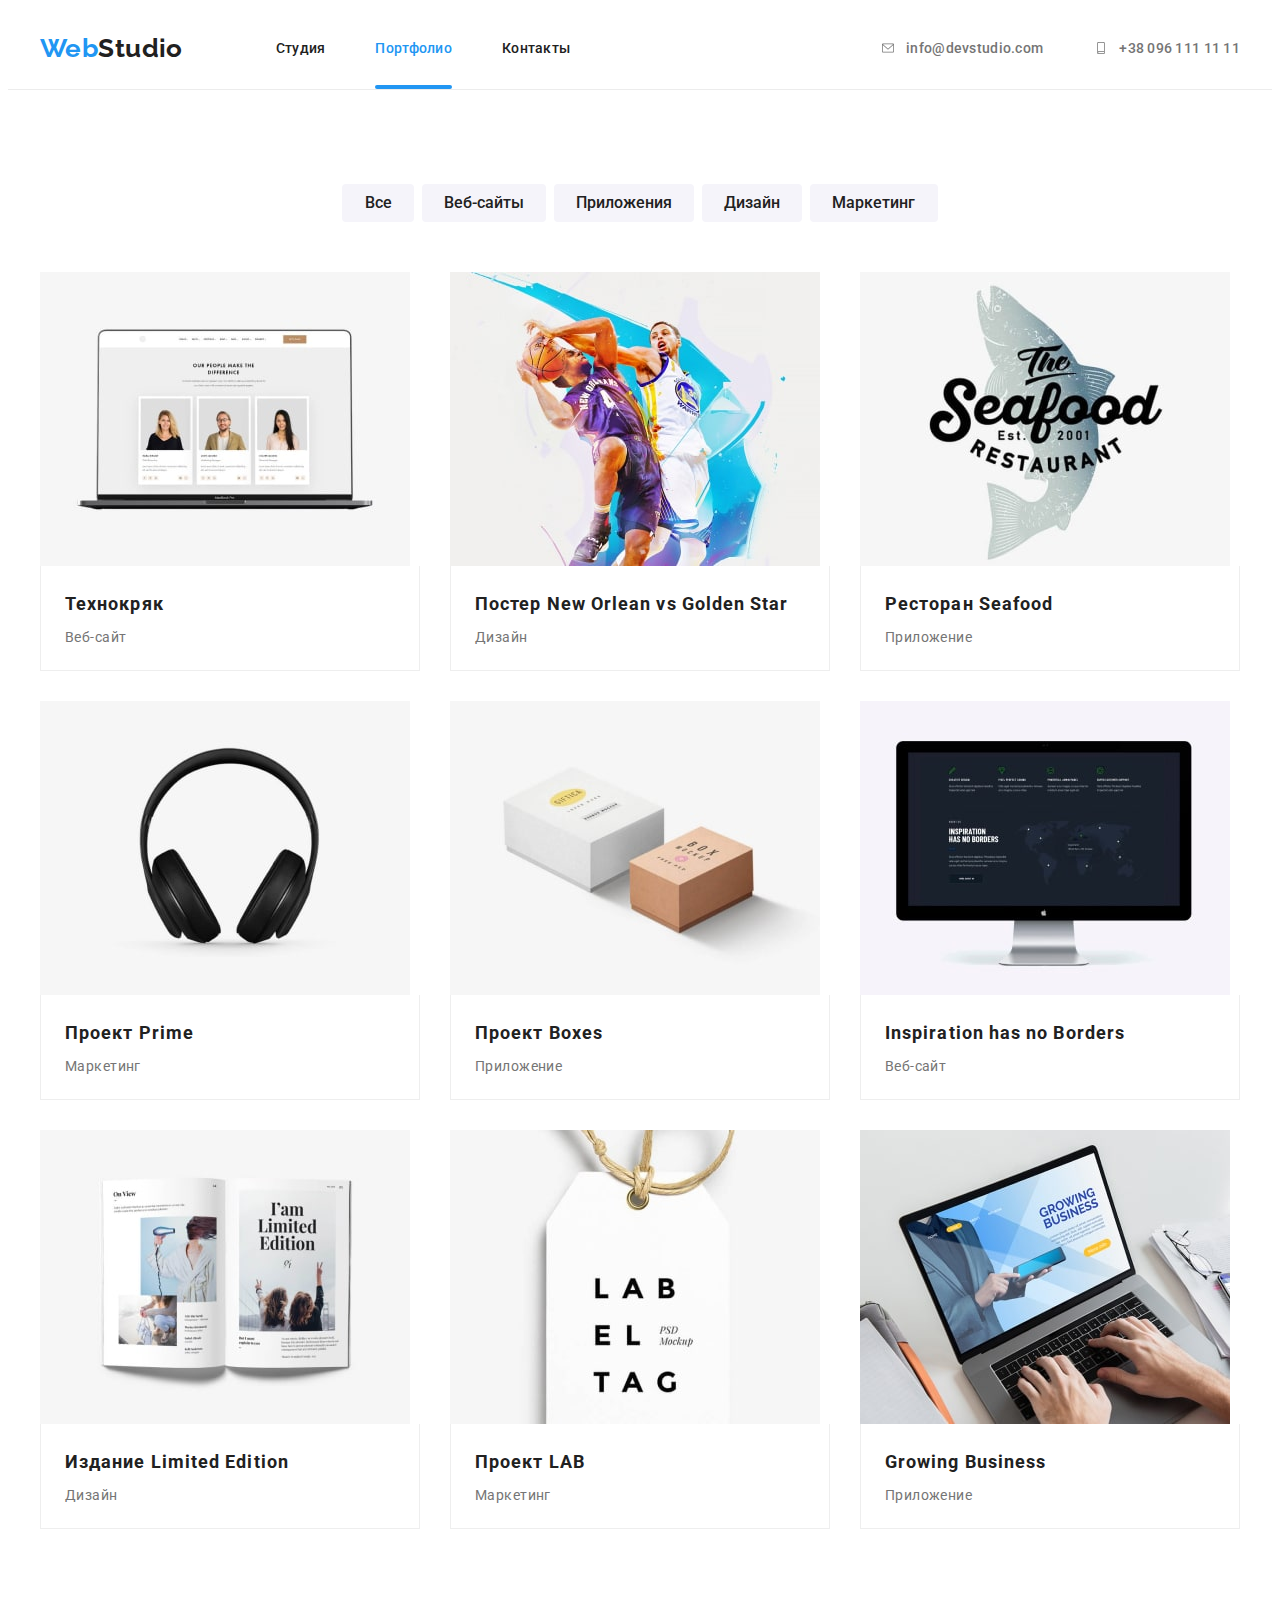
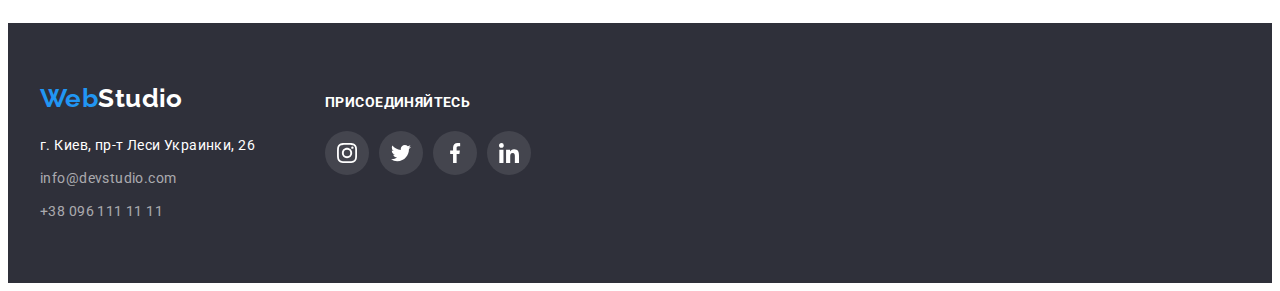
==== portfolio.html @ 559b58ff "Homework-6-start" ====
<!DOCTYPE html>
<html lang="ru">
  <head>
    <meta charset="UTF-8" />
    <meta http-equiv="X-UA-Compatible" content="IE=edge" />
    <meta name="viewport" content="width=device-width, initial-scale=1.0" />
    <title>Студия-портфолио</title>
    <link
      rel="stylesheet"
      href="https://cdnjs.cloudflare.com/ajax/libs/modern-normalize/1.1.0/modern-normalize.min.css"
      integrity="sha512-wpPYUAdjBVSE4KJnH1VR1HeZfpl1ub8YT/NKx4PuQ5NmX2tKuGu6U/JRp5y+Y8XG2tV+wKQpNHVUX03MfMFn9Q=="
      crossorigin="anonymous"
      referrerpolicy="no-referrer"
    />
    <link rel="stylesheet" href="./css/styles.css" />
    <link rel="preconnect" href="https://fonts.googleapis.com" />
    <link rel="preconnect" href="https://fonts.gstatic.com" crossorigin />
    <link
      href="https://fonts.googleapis.com/css2?family=Raleway:wght@700&family=Roboto:ital,wght@0,400;0,500;0,700;1,900&display=swap"
      rel="stylesheet"
    />
  </head>

  <body>
    <!--Head of page-->
    <!--Head of page-->
    <header class="header">
      <div class="container">
        <a class="logo" href=""
          ><span class="logo-color">Web</span><span>Studio</span></a
        >
        <nav class="nav">
          <ul class="nav-section list">
            <li class="nav-item">
              <a class="nav-links" href="./index.html">Студия</a>
            </li>
            <li class="nav-item">
              <a class="nav-links current" href="./portfolio.html">Портфолио</a>
            </li>
            <li class="nav-item"><a class="nav-links" href="">Контакты</a></li>
          </ul>
        </nav>
        <ul class="contacts list">
          <li class="contact-item">
            <a class="contact" href="mailto:info@devstudio.com">
              <svg class="contact-icon" width="16" height="12">
                <use href="./images/icons.svg#icon-envelope"></use></svg
              >info@devstudio.com</a
            >
          </li>
          <li class="contact-item">
            <a class="contact" href="tel:+380961111111"
              ><svg class="contact-icon" width="16" height="12">
                <use href="./images/icons.svg#icon-smartphone"></use></svg
              >+38 096 111 11 11</a
            >
          </li>
        </ul>
      </div>
    </header>
    <!--End of head of page-->
    <main>
      <section class="projects section">
        <div class="container">
          <ul class="list btn-list">
            <li class="btn-item">
              <button class="filter-btn" type="button">Все</button>
            </li>
            <li class="btn-item">
              <button class="filter-btn" type="button">Веб-сайты</button>
            </li>
            <li class="btn-item">
              <button class="filter-btn" type="button">Приложения</button>
            </li>
            <li class="btn-item">
              <button class="filter-btn" type="button">Дизайн</button>
            </li>
            <li class="btn-item">
              <button class="filter-btn" type="button">Маркетинг</button>
            </li>
          </ul>
          <ul class="project-list list">
            <li class="project-item">
              <a class="project-link" href="">
                <div class="img-wrap">
                  <img
                    src="./images/portfolio-1.jpg"
                    alt="Веб-сатй на ноутбуке"
                    width="370"
                    height="294"
                  />
                  <p class="project-link-text">
                    Ресурс предлагает комплексные предложения с разным уровнем
                    функционала и сервисов. Все это позволит посетителю получить
                    исчерпывающие сведения о компании или частном лице.
                  </p>
                </div>
                <div class="project-text">
                  <h2 class="project-name">Технокряк</h2>
                  <p class="project-type">Веб-сайт</p>
                </div>
              </a>
            </li>
            <li class="project-item">
              <a class="project-link" href="">
                <div class="img-wrap">
                  <img
                    src="./images/portfolio-2.jpg"
                    alt="<Баскетболисты с мячом"
                    width="370"
                    height="294"
                  />
                  <p class="project-link-text">
                    Ресурс предлагает комплексные предложения с разным уровнем
                    функционала и сервисов. Все это позволит посетителю получить
                    исчерпывающие сведения о компании или частном лице.
                  </p>
                </div>
                <div class="project-text">
                  <h2 class="project-name">Постер New Orlean vs Golden Star</h2>
                  <p class="project-type">Дизайн</p>
                </div>
              </a>
            </li>
            <li class="project-item">
              <a class="project-link" href="">
                <div class="img-wrap">
                  <img
                    src="./images/portfolio-3.jpg"
                    alt="Логотип рыбного ресторана"
                    width="370"
                    height="294"
                  />
                  <p class="project-link-text">
                    Ресурс предлагает комплексные предложения с разным уровнем
                    функционала и сервисов. Все это позволит посетителю получить
                    исчерпывающие сведения о компании или частном лице.
                  </p>
                </div>
                <div class="project-text">
                  <h2 class="project-name">Ресторан Seafood</h2>
                  <p class="project-type">Приложение</p>
                </div>
              </a>
            </li>
            <li class="project-item">
              <a class="project-link" href="">
                <div class="img-wrap">
                  <img
                    src="./images/portfolio-4.jpg"
                    alt="Наушники"
                    width="370"
                    height="294"
                  />
                  <p class="project-link-text">
                    Ресурс предлагает комплексные предложения с разным уровнем
                    функционала и сервисов. Все это позволит посетителю получить
                    исчерпывающие сведения о компании или частном лице.
                  </p>
                </div>
                <div class="project-text">
                  <h2 class="project-name">Проект Prime</h2>
                  <p class="project-type">Маркетинг</p>
                </div>
              </a>
            </li>
            <li class="project-item">
              <a class="project-link" href="">
                <div class="img-wrap">
                  <img
                    src="./images/portfolio-5.jpg"
                    alt="Две коробки"
                    width="370"
                    height="294"
                  />
                  <p class="project-link-text">
                    Ресурс предлагает комплексные предложения с разным уровнем
                    функционала и сервисов. Все это позволит посетителю получить
                    исчерпывающие сведения о компании или частном лице.
                  </p>
                </div>
                <div class="project-text">
                  <h2 class="project-name">Проект Boxes</h2>
                  <p class="project-type">Приложение</p>
                </div>
              </a>
            </li>
            <li class="project-item">
              <a class="project-link" href="">
                <div class="img-wrap">
                  <img
                    src="./images/portfolio-6.jpg"
                    alt="Монитор компьютера"
                    width="370"
                    height="294"
                  />
                  <p class="project-link-text">
                    Ресурс предлагает комплексные предложения с разным уровнем
                    функционала и сервисов. Все это позволит посетителю получить
                    исчерпывающие сведения о компании или частном лице.
                  </p>
                </div>
                <div class="project-text">
                  <h2 class="project-name">Inspiration has no Borders</h2>
                  <p class="project-type">Веб-сайт</p>
                </div>
              </a>
            </li>
            <li class="project-item">
              <a class="project-link" href="">
                <div class="img-wrap">
                  <img
                    src="./images/portfolio-7.jpg"
                    alt="Разворот журнала"
                    width="370"
                    height="294"
                  />
                  <p class="project-link-text">
                    Ресурс предлагает комплексные предложения с разным уровнем
                    функционала и сервисов. Все это позволит посетителю получить
                    исчерпывающие сведения о компании или частном лице.
                  </p>
                </div>
                <div class="project-text">
                  <h2 class="project-name">Издание Limited Edition</h2>
                  <p class="project-type">Дизайн</p>
                </div>
              </a>
            </li>
            <li class="project-item">
              <a class="project-link" href="">
                <div class="img-wrap">
                  <img
                    src="./images/portfolio-8.jpg"
                    alt="Бирка с надписью"
                    width="370"
                    height="294"
                  />
                  <p class="project-link-text">
                    Ресурс предлагает комплексные предложения с разным уровнем
                    функционала и сервисов. Все это позволит посетителю получить
                    исчерпывающие сведения о компании или частном лице.
                  </p>
                </div>
                <div class="project-text">
                  <h2 class="project-name">Проект LAB</h2>
                  <p class="project-type">Маркетинг</p>
                </div>
              </a>
            </li>
            <li class="project-item">
              <a class="project-link" href="">
                <div class="img-wrap">
                  <img
                    src="./images/portfolio-9.jpg"
                    alt="Человек работает за ноутбуком"
                    width="370"
                    height="294"
                  />
                  <p class="project-link-text">
                    Ресурс предлагает комплексные предложения с разным уровнем
                    функционала и сервисов. Все это позволит посетителю получить
                    исчерпывающие сведения о компании или частном лице.
                  </p>
                </div>
                <div class="project-text">
                  <h2 class="project-name">Growing Business</h2>
                  <p class="project-type">Приложение</p>
                </div>
              </a>
            </li>
          </ul>
        </div>
      </section>
    </main>
    <!--Footer-->
    <footer class="foot">
      <div class="container footer-cont">
        <div class="logo-address">
          <a class="logo foot-logo" href=""
            ><span class="logo-color">Web</span><span>Studio</span></a
          >
          <address class="addresses">
            <ul class="list">
              <li class="address-item">
                <p class="address">г. Киев, пр-т Леси Украинки, 26</p>
              </li>
              <li class="address-item">
                <a class="foot-contact" href="mailto:info@devstudio.com"
                  >info@devstudio.com</a
                >
              </li>
              <li class="address-item">
                <a class="foot-contact" href="tel:+380961111111"
                  >+38 096 111 11 11</a
                >
              </li>
            </ul>
          </address>
        </div>
        <div class="footer-social">
          <p class="footer-soc-text">присоединяйтесь</p>
          <ul class="footer-soc-list list">
            <li class="footer-soc-item">
              <a href="" class="footer-soc-link">
                <svg class="footer-soc-icon" width="20" height="20">
                  <use href="./images/icons.svg#icon-instagram"></use>
                </svg>
              </a>
            </li>
            <li class="footer-soc-item">
              <a href="" class="footer-soc-link">
                <svg class="footer-soc-icon" width="20" height="20">
                  <use href="./images/icons.svg#icon-twitter"></use>
                </svg>
              </a>
            </li>
            <li class="footer-soc-item">
              <a href="" class="footer-soc-link">
                <svg class="footer-soc-icon" width="20" height="20">
                  <use href="./images/icons.svg#icon-facebook"></use>
                </svg>
              </a>
            </li>
            <li class="footer-soc-item">
              <a href="" class="footer-soc-link">
                <svg class="footer-soc-icon" width="20" height="20">
                  <use href="./images/icons.svg#icon-linkedin"></use>
                </svg>
              </a>
            </li>
          </ul>
        </div>
      </div>
    </footer>
  </body>
</html>
---- css/styles.css ----
/* Webstudio styles sheet */
/* general styles */
:root {
  --title-color: #212121;
  --white-color: #ffffff;
  --link-color: #2196f3;
  --main-text-color: #757575;
  --icon-color: #afb1b8;
  --trans-time: 250ms cubic-bezier(0.4, 0, 0.2, 1);
}
body {
  font-family: 'Roboto', sans-serif;
  font-weight: 400;
  font-size: 14px;
  line-height: 1.7;
  letter-spacing: 0.03em;
  background-color: var(--white-color);
  color: var(--main-text-color);
}
p,
h1,
h2,
h3,
h4,
h5,
ul {
  margin: 0;
  padding: 0;
}

img {
  display: block;
}
.container {
  width: 1200px;
  padding-left: 15px;
  padding-right: 15px;
  margin: 0 auto;
  /* outline: 1px solid tomato; */
}
.section {
  padding-top: 94px;
  padding-bottom: 94px;
}
/* header styles */
.logo {
  text-decoration: none;
  font-family: 'Raleway', 'Gill Sans', 'Gill Sans MT', Calibri, 'Trebuchet MS',
    sans-serif;
  font-weight: 700;
  font-size: 26px;
  line-height: 1.2;
  color: var(--title-color);
}
.logo-color {
  color: var(--link-color);
}
.list {
  list-style: none;
}
.header .container {
  display: flex;
  align-items: center;
}
.header {
  border-bottom: 1px solid #ececec;
}
.nav {
  margin-left: 93px;
}
.nav-section {
  display: flex;
}
.nav-section {
}
.nav-item {
  display: block;
}
.nav-item:not(:last-child) {
  margin-right: 50px;
}
.nav-links {
  display: block;
  text-decoration: none;
  font-weight: 500;
  font-size: 14px;
  line-height: 1.2;
  letter-spacing: 0.02em;
  color: var(--title-color);
  padding-top: 32px;
  padding-bottom: 32px;
  transition: color var(--trans-time);
}
.current {
  color: var(--link-color);
  position: relative;
}
.current::after {
  content: '';
  display: block;
  width: 100%;
  height: 4px;
  background: var(--link-color);
  border-radius: 2px;
  position: absolute;
  left: 0;
  bottom: 0;
}
.nav-links:hover,
.nav-links:focus {
  color: var(--link-color);
}

.contact {
  text-decoration: none;
  font-weight: 500;
  font-size: 14px;
  line-height: 1.2;
  letter-spacing: 0.02em;
  color: var(--main-text-color);
  display: flex;
  align-items: center;
  transition: color var(--trans-time);
}
.contact:hover,
.contact:focus {
  color: var(--link-color);
}
.contacts {
  display: flex;
  margin-left: auto;
}

.contact-item:not(:last-child) {
  margin-right: 50px;
}
.contact-icon {
  display: block;
  margin-right: 10px;
  fill: currentColor;
}
/* main styles */
/* hero section styles */
.hero {
  max-width: 1600px;
  margin: 0 auto;
  background-color: #2f303a;
  padding-top: 200px;
  padding-bottom: 200px;
  text-align: center;
  background-image: linear-gradient(
      rgba(47, 48, 58, 0.4),
      rgba(47, 48, 58, 0.4)
    ),
    url(../images/hero-bg.jpg);
  background-position: center;
}
.hero .container {
  max-width: 696px;
}
.hero-title {
  font-weight: 900;
  font-size: 44px;
  line-height: 1.36;
  text-align: center;
  letter-spacing: 0.06em;
  text-transform: uppercase;
  color: var(--white-color);
  max-width: 696px;
  margin: auto;
  margin-bottom: 30px;
}
.hero-btn {
  font-family: 'Roboto';
  font-weight: 700;
  font-size: 16px;
  line-height: 1.88;
  text-align: center;
  padding: 10px 32px;
  letter-spacing: 0.06em;
  cursor: pointer;
  background-color: var(--link-color);
  color: var(--white-color);
  border: none;
  border-radius: 4px;
  transition: background-color var(--trans-time);
}
.hero-btn:hover,
.hero-btn:focus {
  background-color: #188ce8;
}
/* skills section styles */
.skills-list {
  display: flex;
  margin-left: -30px;
}
.skills-item {
  flex-basis: calc((100%-4 * 30px) / 4);
  margin-left: 30px;
}

.skills-title {
  font-weight: 700;
  font-size: 14px;
  line-height: 1.2;
  text-transform: uppercase;
  color: var(--title-color);
  margin-bottom: 10px;
}
.skills-card {
  display: flex;
  width: 270px;
  height: 120px;
  margin-bottom: 30px;
  border-radius: 4px;
  background-color: #f5f4fa;
  align-items: center;
  justify-content: center;
}

/* what we are doing styles */
.section-title {
  font-weight: 700;
  font-size: 36px;
  line-height: 1.2;
  text-align: center;
  color: var(--title-color);
  margin-bottom: 50px;
}
.what-doing {
  padding-top: 0;
}
.what-doing-list {
  display: flex;
  margin-left: -30px;
}
.what-doing-item {
  flex-basis: calc((100%-3 * 30px) / 3);
  margin-left: 30px;
}
.img-wrap {
  position: relative;
  overflow: hidden;
}
.what-doing-text {
  display: block;
  position: absolute;
  left: 0;
  bottom: 0;
  width: 370px;
  height: 70px;
  padding: 27px 82px;
  text-align: center;
  text-transform: uppercase;
  font-weight: 700;
  font-size: 14px;
  line-height: 1.15;
  color: var(--white-color);
  background-color: rgba(47, 48, 58, 0.8);
}
/* Our team section style */
.team-section {
  background-color: #f5f4fa;
}
.name-list {
  display: flex;
  margin-left: -30px;
}
.team-item {
  flex-basis: calc((100%-4 * 30px) / 4);
  margin-left: 30px;
}
.name-title {
  font-weight: 500;
  font-size: 16px;
  line-height: 1.2;
  text-align: center;
  color: var(--title-color);

  margin-bottom: 10px;
}
.work-position {
  font-size: 16px;
  line-height: 1.2;
  text-align: center;
  margin-bottom: 16px;
}
.team-item {
  background: var(--white-color);
  box-shadow: 0px 1px 3px rgba(0, 0, 0, 0.12), 0px 1px 1px rgba(0, 0, 0, 0.14),
    0px 2px 1px rgba(0, 0, 0, 0.2);
  border-radius: 0px 0px 4px 4px;
}
.team-sub {
  padding: 30px 32px;
}
.team-soc-list {
  display: flex;
}
.team-soc-item:not(:last-child) {
  margin-right: 10px;
}
.team-soc-link {
  width: 44px;
  height: 44px;
  border-radius: 50%;
  display: flex;
  justify-content: center;
  align-items: center;
  fill: var(--icon-color);
  transition: background-color var(--trans-time), fill var(--trans-time);
}
.team-soc-link:hover,
.team-soc-link:focus {
  background-color: var(--link-color);
  fill: var(--white-color);
}
.team-soc-item:not(:last-child) {
  margin-right: 10px;
}

/* Our clients section STYLES */
.clients-list {
  display: flex;
}
.clients-item:not(:last-child) {
  margin-right: 30px;
}
.clients-link {
  display: flex;
  width: 170px;
  height: 92px;
  border: 1px solid var(--icon-color);
  box-sizing: border-box;
  border-radius: 4px;
  fill: var(--icon-color);
  justify-content: center;
  align-items: center;
  transition: border-color var(--trans-time), fill var(--trans-time);
}
.clients-link:hover,
.clients-link:focus {
  border-color: var(--link-color);
  fill: var(--link-color);
}
.clients-logo {
  display: flex;
}
/* PORTFOLIO PAGE STYLES */
.btn-list {
  display: flex;
  justify-content: center;
  margin-bottom: 50px;
}
.btn-item:not(:last-child) {
  margin-right: 8px;
}
.filter-btn {
  font-family: 'Roboto';
  border: none;
  font-weight: 500;
  font-size: 16px;
  line-height: 1.6;
  text-align: center;
  cursor: pointer;
  background-color: #f5f4fa;
  color: var(--title-color);
  padding: 6.56px 22.11px;
  border-radius: 4px;
  transition: background-color var(--trans-time), color var(--trans-time),
    box-shadow var(--trans-time);
}
.filter-btn:hover,
.filter-btn:focus,
.filter-btn:active {
  background-color: var(--link-color);
  color: var(--white-color);
  box-shadow: 0px 3px 1px rgba(0, 0, 0, 0.1), 0px 1px 2px rgba(0, 0, 0, 0.08),
    0px 2px 2px rgba(0, 0, 0, 0.12);
}
.project-list {
  display: flex;
  flex-wrap: wrap;
  margin-left: -30px;
  margin-top: -30px;
}
.project-item {
  margin-left: 30px;
  margin-top: 30px;
  flex-basis: calc(100% / 3 - 30px);
}
.project-link:hover,
.project-link:focus {
  box-shadow: 0px 1px 1px rgba(0, 0, 0, 0.12), 0px 4px 4px rgba(0, 0, 0, 0.06),
    1px 4px 6px rgba(0, 0, 0, 0.16);
}
/* .project-item:not(:nth-child(3n + 3)) {
  margin-right: 30px;
}
.project-item:not(:nth-child(n + 6)) {
  margin-bottom: 30px;
} */
.project-link {
  display: block;
  box-sizing: border-box;
  text-decoration: none;
  color: var(--main-text-color);
  transition: box-shadow var(--trans-time);
  /* border: 1px solid #eeeeee; */
}
.project-text {
  padding: 20px 24px;
  border-left: 1px solid #eeeeee;
  border-right: 1px solid #eeeeee;
  border-bottom: 1px solid #eeeeee;
}
.project-name {
  font-weight: 700;
  font-size: 18px;
  line-height: 2;
  letter-spacing: 0.06em;
  color: var(--title-color);
  margin-bottom: 4px;
}
.project-link-text {
  display: block;
  position: absolute;
  /* left: 0;
  bottom: 0; */
  width: 100%;
  height: 100%;
  padding: 63px 24px;
  font-size: 18px;
  line-height: 1.56;
  color: var(--white-color);
  background-color: rgba(33, 150, 243, 0.9);
  transition: transform var(--trans-time);
}

.project-link:hover .project-link-text,
.project-link:focus .project-link-text {
  transform: translateY(-100%);
}
/* footer styles */
.foot {
  background-color: #2f303a;
  padding-top: 60px;
  padding-bottom: 60px;
}
.foot-logo {
  display: block;
  color: var(--white-color);
  margin-bottom: 20px;
}

.address {
  font-style: normal;
  font-size: 14px;
  line-height: 1.7;
  color: var(--white-color);
}
.foot-contact {
  text-decoration: none;
  font-style: normal;
  font-size: 14px;
  line-height: 1.7px;
  color: rgba(255, 255, 255, 0.6);
  transition: color var(--trans-time);
}
.address-item:not(:last-child) {
  margin-bottom: 9px;
}
.foot-contact:hover,
.foot-contact:focus {
  color: var(--white-color);
}
.footer-soc-text {
  font-weight: 700;
  font-size: 14px;
  line-height: 1.2;
  text-transform: uppercase;
  color: var(--white-color);
  margin-bottom: 20px;
}
.footer-soc-list {
  display: flex;
}
.footer-soc-item:not(:last-child) {
  margin-right: 10px;
}
.footer-soc-link {
  width: 44px;
  height: 44px;
  border-radius: 50%;
  display: flex;
  justify-content: center;
  align-items: center;
  fill: var(--white-color);
  background-color: rgba(255, 255, 255, 0.1);
  transition: background-color var(--trans-time);
}
.footer-soc-link:hover,
.footer-soc-link:focus {
  background-color: var(--link-color);
}
.footer-soc-item:not(:last-child) {
  margin-right: 10px;
}
.footer-cont {
  display: flex;
  align-items: baseline;
}
.footer-social {
  margin-left: 70px;
}
.backdrop {
  position: fixed;
  width: 100%;
  height: 100%;
  top: 0;
  background-color: rgba(0, 0, 0, 0.2);
  transition: opacity var(--trans-time), visibility var(--trans-time);
}
.modal {
  position: absolute;
  top: 50%;
  left: 50%;
  transform: translate(-50%, -50%) scale(1);
  min-width: 528px;
  min-height: 581px;
  background: var(--white-color);
  box-shadow: 0px 1px 3px rgba(0, 0, 0, 0.12), 0px 1px 1px rgba(0, 0, 0, 0.14),
    0px 2px 1px rgba(0, 0, 0, 0.2);
  border-radius: 4px;
  transition: transform var(--trans-time), opacity var(--trans-time);
}
.backdrop.is-hidden .modal {
  transform: scale(2.5);
  opacity: 0.2;
}
.modal-close-btn {
  position: absolute;
  display: flex;
  align-items: center;
  justify-content: center;
  top: 8px;
  right: 8px;
  width: 30px;
  height: 30px;
  border-radius: 50%;
  border: 1px solid rgba(0, 0, 0, 0.1);
  background-color: transparent;
  cursor: pointer;
}
.is-hidden {
  opacity: 0;
  visibility: hidden;
  pointer-events: none;
}
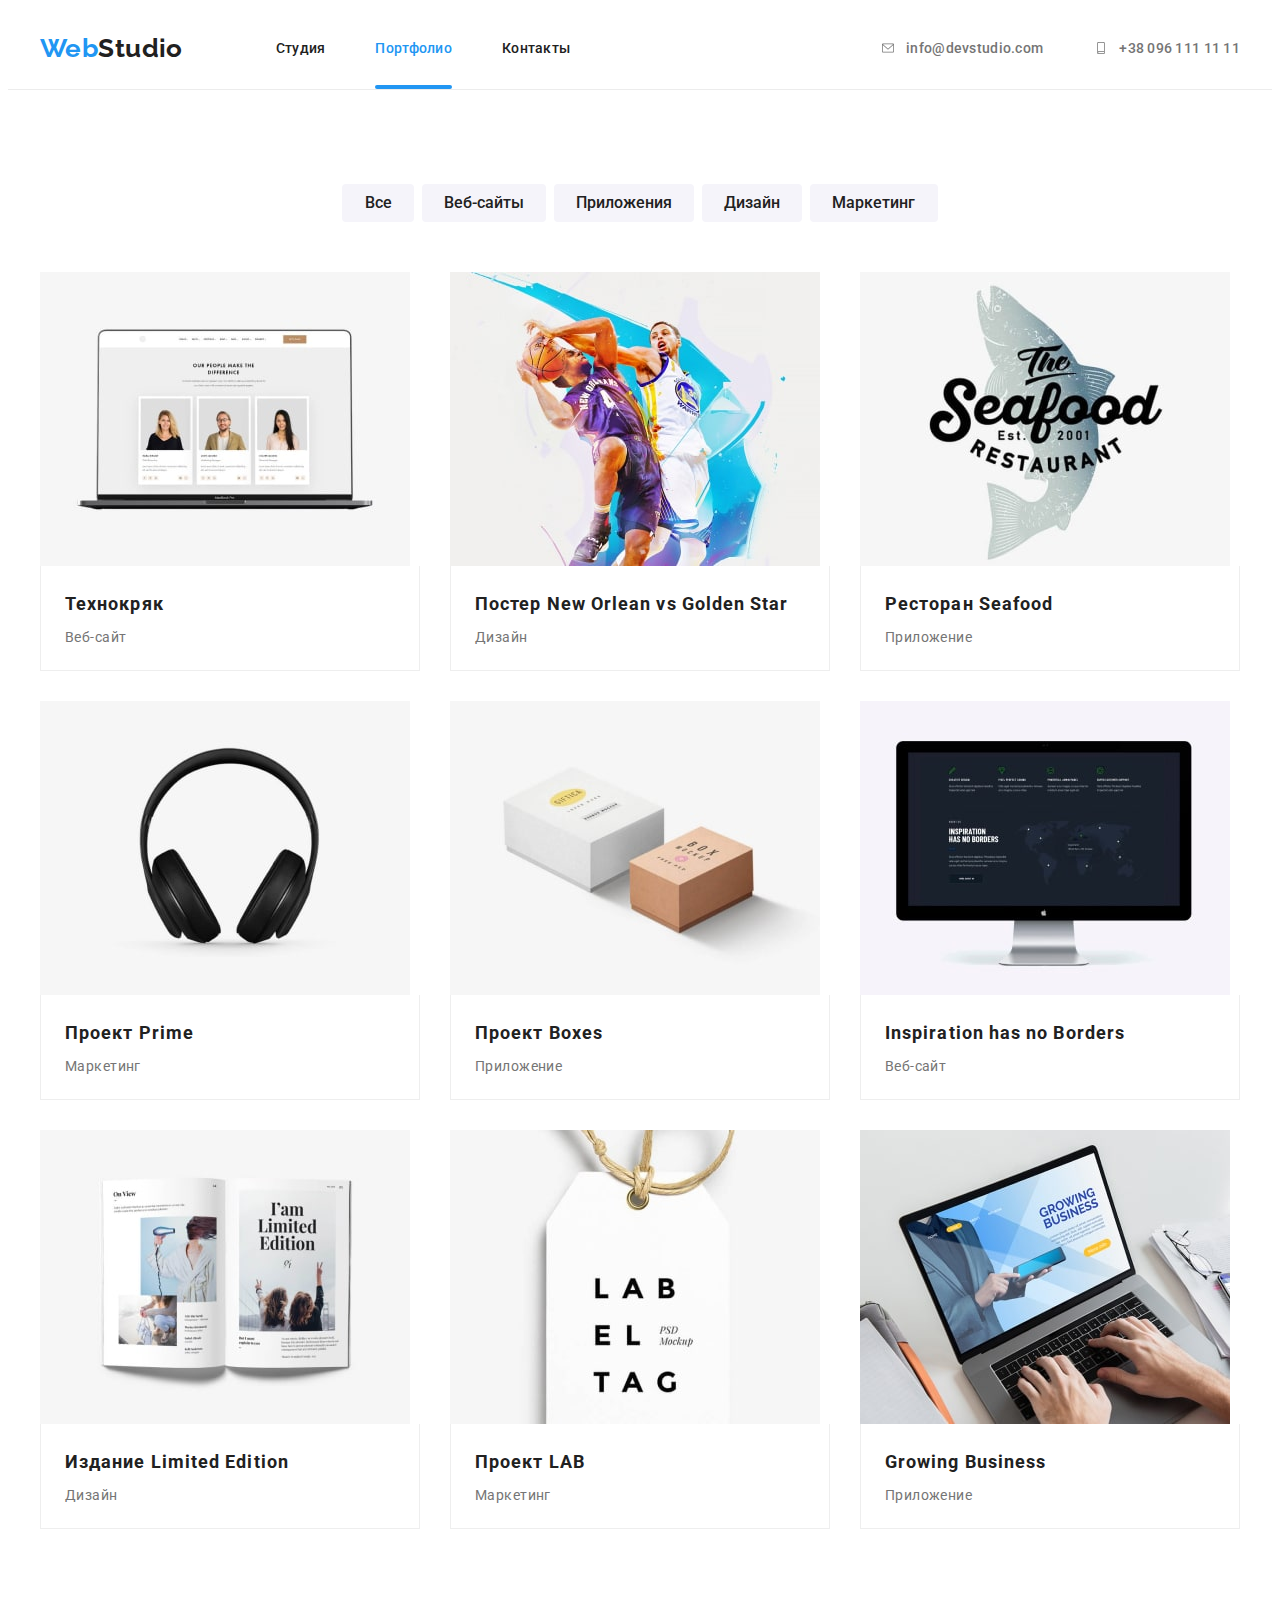
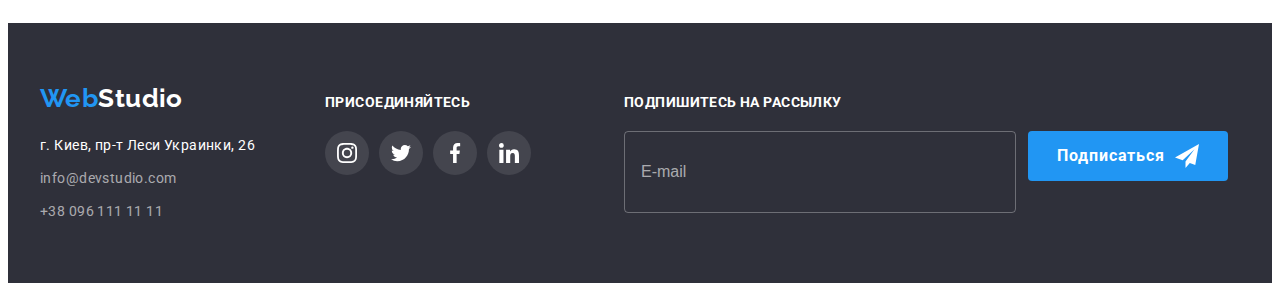
==== commit 35418a6f: "homework-6-final" ====
--- a/portfolio.html
+++ b/portfolio.html
@@ -299,7 +299,7 @@
           </address>
         </div>
         <div class="footer-social">
-          <p class="footer-soc-text">присоединяйтесь</p>
+          <p class="footer-text">присоединяйтесь</p>
           <ul class="footer-soc-list list">
             <li class="footer-soc-item">
               <a href="" class="footer-soc-link">
@@ -331,6 +331,25 @@
             </li>
           </ul>
         </div>
+        <div class="mailing">
+          <p class="footer-text">подпишитесь на рассылку</p>
+          <form class="email-form">
+            <label for="email-input"></label>
+            <input
+              type="email"
+              placeholder="E-mail"
+              name="email-input"
+              id="email-input"
+              class="email-input"
+            />
+            <button class="email-btn" type="submit">
+              <span>Подписаться</span
+              ><svg class="email-icon" width="24" height="24">
+                <use href="./images/icons.svg#icon-send"></use>
+              </svg>
+            </button>
+          </form>
+        </div>
       </div>
     </footer>
   </body>
--- a/css/styles.css
+++ b/css/styles.css
@@ -474,7 +474,7 @@
 .foot-contact:focus {
   color: var(--white-color);
 }
-.footer-soc-text {
+.footer-text {
   font-weight: 700;
   font-size: 14px;
   line-height: 1.2;
@@ -513,6 +513,64 @@
 .footer-social {
   margin-left: 70px;
 }
+.mailing {
+  margin-left: 93px;
+}
+.email-form {
+  display: flex;
+  height: 50px;
+}
+.email-input {
+  width: 358px;
+  height: 100%;
+  margin-right: 12px;
+  padding: 15px 16px;
+  font-size: 16px;
+  line-height: 1.25;
+  border: 1px solid rgba(255, 255, 255, 0.3);
+  drop-shadow: (0px 4px 4px rgba(0, 0, 0, 0.15));
+  border-radius: 4px;
+  background-color: transparent;
+  color: var(--white-color);
+}
+.email-input::placeholder {
+  font-size: 16px;
+  line-height: 1.25;
+  color: rgba(255, 255, 255, 0.6);
+}
+.email-btn {
+  display: flex;
+  align-items: center;
+  width: 200px;
+  height: 50px;
+  padding-top: 10px;
+  padding-bottom: 10px;
+  justify-content: center;
+  font-family: 'Roboto';
+  font-weight: 700;
+  font-size: 16px;
+  line-height: 1.88;
+  letter-spacing: 0.06em;
+  cursor: pointer;
+  background-color: var(--link-color);
+  color: var(--white-color);
+  border: none;
+  border-radius: 4px;
+  transition: background-color var(--trans-time);
+}
+.email-btn:hover,
+.email-btn:focus {
+  background-color: #188ce8;
+}
+.btn-wrap {
+}
+.email-icon {
+  margin-left: 10px;
+  fill: var(--white-color);
+}
+
+/* Modal wimdow */
+
 .backdrop {
   position: fixed;
   width: 100%;
@@ -528,6 +586,7 @@
   transform: translate(-50%, -50%) scale(1);
   min-width: 528px;
   min-height: 581px;
+  padding: 40px;
   background: var(--white-color);
   box-shadow: 0px 1px 3px rgba(0, 0, 0, 0.12), 0px 1px 1px rgba(0, 0, 0, 0.14),
     0px 2px 1px rgba(0, 0, 0, 0.2);
@@ -551,9 +610,160 @@
   border: 1px solid rgba(0, 0, 0, 0.1);
   background-color: transparent;
   cursor: pointer;
+  transition: fill var(--trans-time);
+}
+.modal-close-btn:hover,
+.modal-close-btn:focus {
+  fill: var(--link-color);
 }
 .is-hidden {
   opacity: 0;
   visibility: hidden;
   pointer-events: none;
 }
+.modal-title {
+  margin-bottom: 12px;
+  font-weight: 700;
+  font-size: 20px;
+  line-height: 1.15;
+  text-align: center;
+  letter-spacing: 0.03em;
+  color: var(--title-color);
+}
+
+/* Modal form */
+.form-label {
+  display: block;
+  margin-bottom: 4px;
+  font-size: 12px;
+  line-height: 1.2;
+  letter-spacing: 0.01em;
+}
+.form-input {
+  width: 100%;
+  height: 40px;
+  margin-bottom: 10px;
+  padding-left: 42px;
+  padding-top: 12px;
+  padding-bottom: 12px;
+  border: 1px solid rgba(33, 33, 33, 0.2);
+  border-radius: 4px;
+  outline: none;
+  transition: border-color var(--trans-time);
+  cursor: pointer;
+}
+.input-wrap {
+  position: relative;
+}
+.form-icon {
+  position: absolute;
+  top: 0;
+  left: 12px;
+  transform: translateY(11px);
+  transition: fill var(--link-color);
+}
+
+.form-input:focus {
+  border-color: var(--link-color);
+}
+
+.form-input:focus + .form-icon {
+  fill: var(--link-color);
+}
+.client-text {
+  width: 100%;
+  height: 120px;
+  margin-bottom: 20px;
+  padding: 12px 16px;
+  border: 1px solid rgba(33, 33, 33, 0.2);
+  border-radius: 4px;
+  outline: none;
+  transition: border-color var(--trans-time);
+  cursor: pointer;
+  resize: none;
+}
+.client-text:focus {
+  border-color: var(--link-color);
+}
+.license-wrap {
+  display: flex;
+  justify-content: center;
+  align-items: center;
+  margin-bottom: 30px;
+}
+.license-agreement {
+  display: flex;
+  justify-content: center;
+  align-items: center;
+}
+.license-link {
+  display: inline-block;
+  margin-left: 5px;
+  color: var(--link-color);
+}
+.license-agreement span {
+  width: 16px;
+  height: 15px;
+  margin-right: 7px;
+  border: 2px solid var(--title-color);
+  border-radius: 2px;
+  display: flex;
+  justify-content: center;
+  align-items: center;
+  transition: background-color var(--trans-time), border var(--trans-time),
+    border-color var(--trans-time);
+}
+
+.check-icon {
+  fill: transparent;
+  transition: fill var(--trans-time);
+}
+.check-box:checked + .license-agreement span {
+  background-color: var(--link-color);
+  border: none;
+}
+.check-box:checked + .license-agreement .check-icon {
+  fill: var(--white-color);
+}
+.check-box:focus + .license-agreement span {
+  border-color: var(--link-color);
+}
+.check-box {
+  position: absolute;
+  width: 1px;
+  height: 1px;
+  margin: -1px;
+  border: 0;
+  padding: 0;
+  white-space: nowrap;
+  clip-path: inset(100%);
+  clip: rect(0 0 0 0);
+  overflow: hidden;
+}
+
+/* Send Button */
+.send-btn {
+  display: block;
+  width: 200px;
+  height: 50px;
+  margin: 0 auto;
+  font-family: 'Roboto';
+  font-weight: 700;
+  font-size: 16px;
+  line-height: 1.88;
+  text-align: center;
+  padding-top: 10px;
+  padding-bottom: 10px;
+  letter-spacing: 0.06em;
+  cursor: pointer;
+  background-color: var(--link-color);
+  color: var(--white-color);
+  border: none;
+  box-shadow: 0px 4px 4px rgba(0, 0, 0, 0.15);
+  border-radius: 4px;
+  transition: background-color var(--trans-time);
+}
+.send-btn:hover,
+.send-btn:focus {
+  background-color: #188ce8;
+}
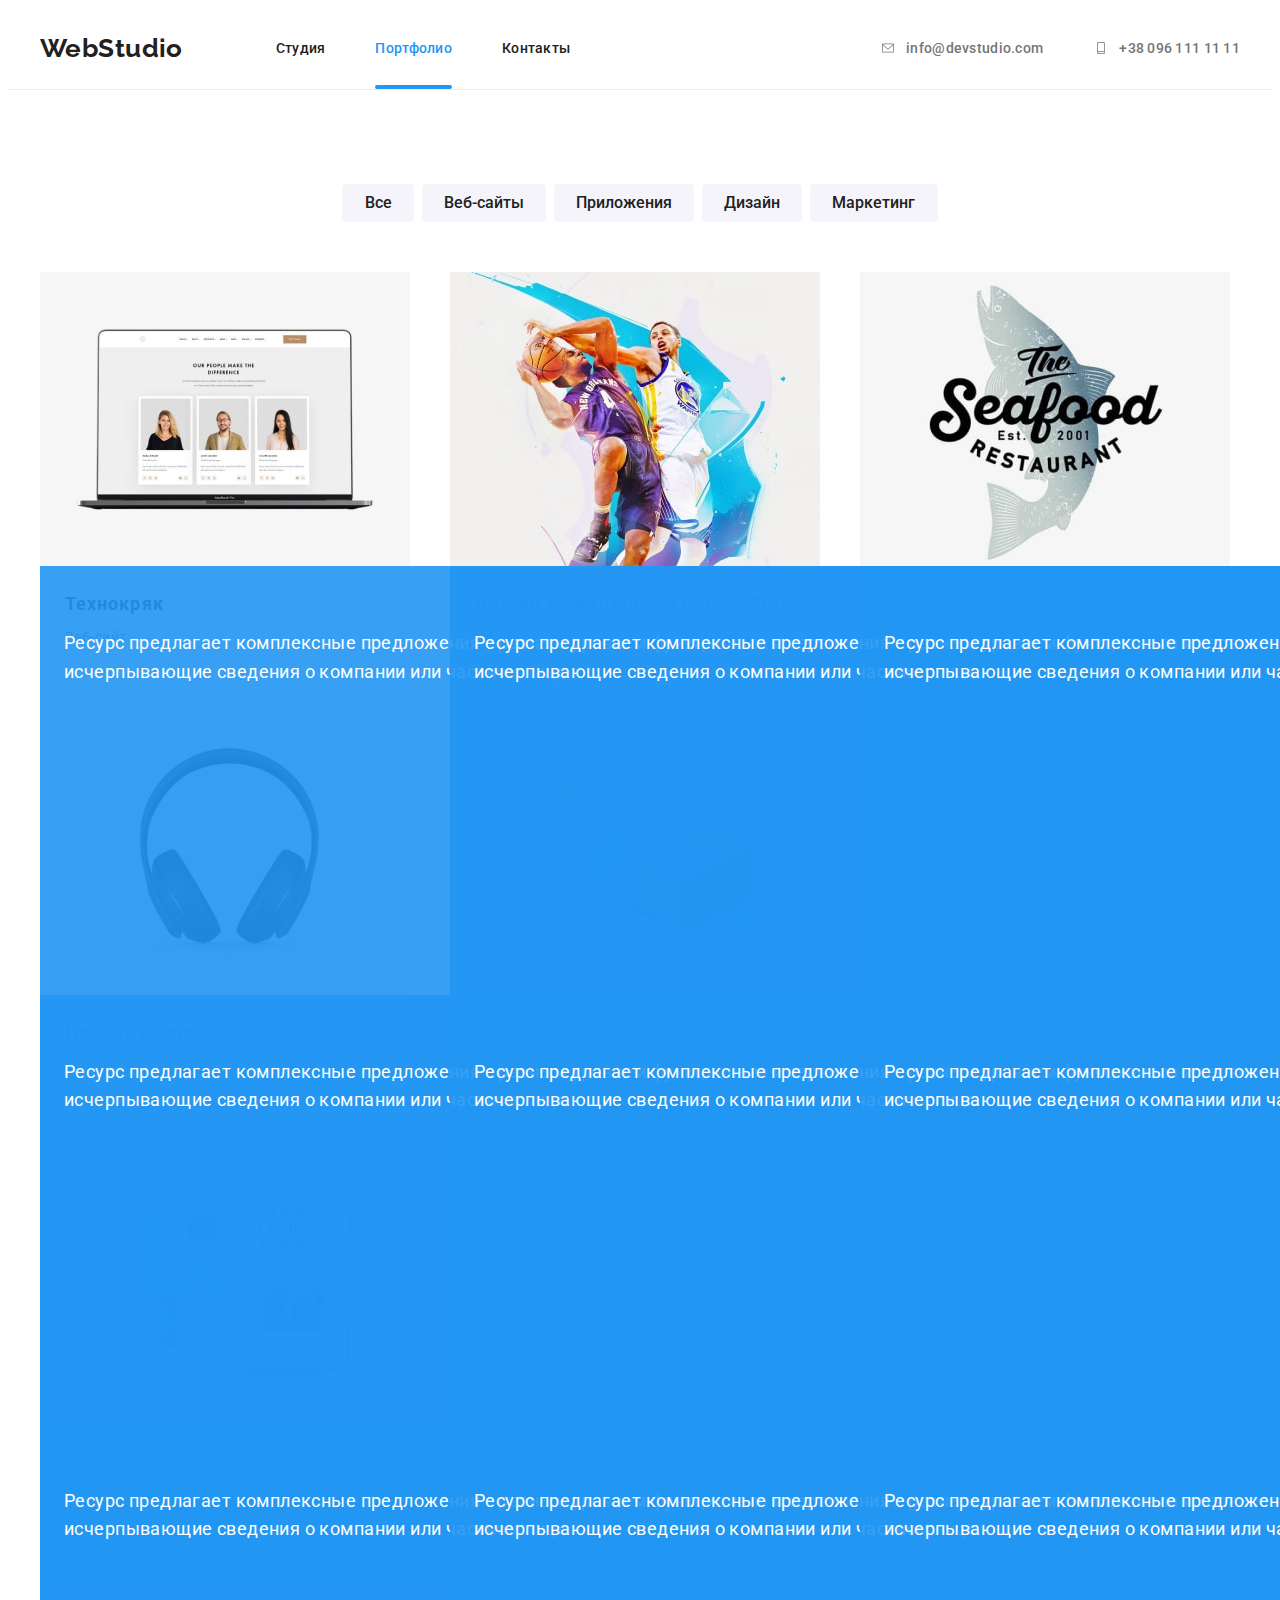
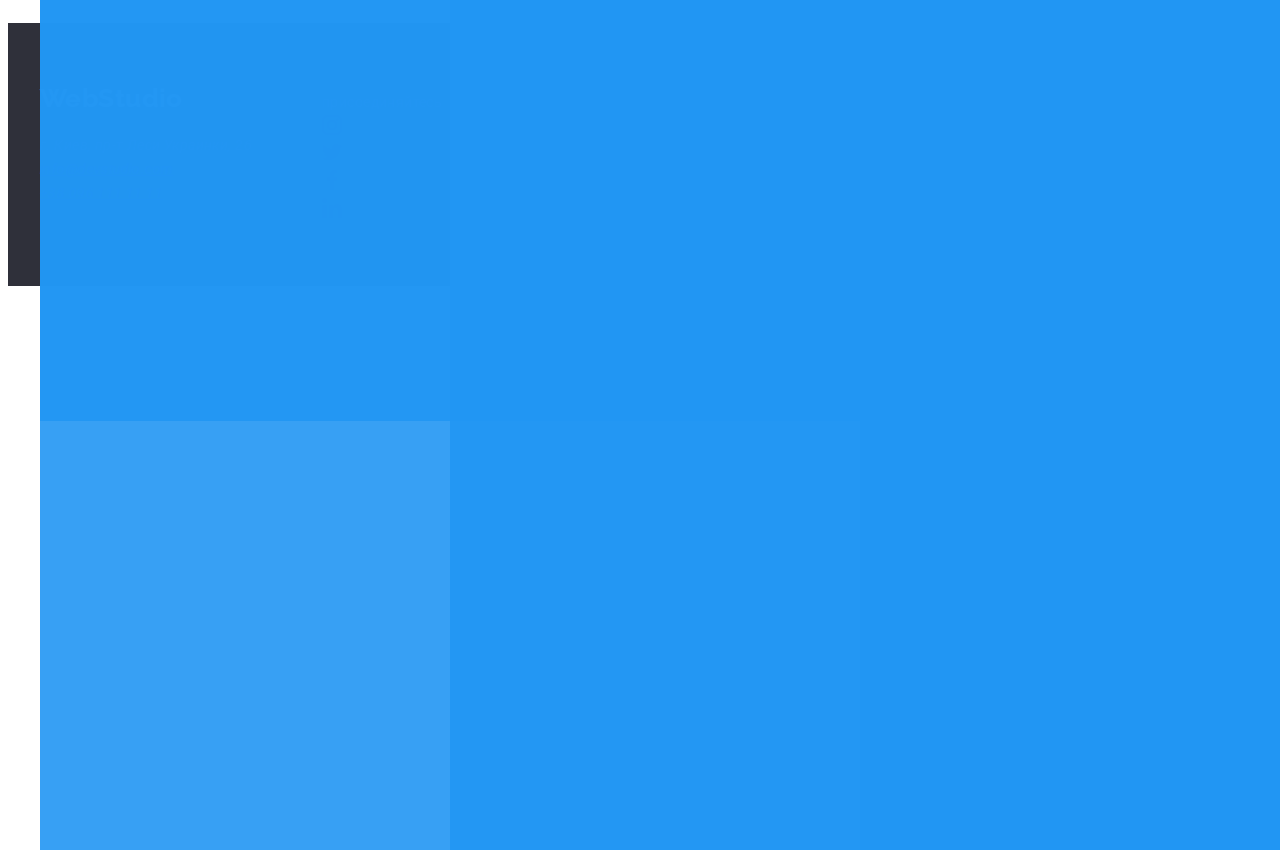
==== commit a5fad956: "BEM index html" ====
--- a/portfolio.html
+++ b/portfolio.html
@@ -27,30 +27,34 @@
     <header class="header">
       <div class="container">
         <a class="logo" href=""
-          ><span class="logo-color">Web</span><span>Studio</span></a
+          ><span class="header__logo--color">Web</span><span>Studio</span></a
         >
         <nav class="nav">
-          <ul class="nav-section list">
-            <li class="nav-item">
-              <a class="nav-links" href="./index.html">Студия</a>
-            </li>
-            <li class="nav-item">
-              <a class="nav-links current" href="./portfolio.html">Портфолио</a>
-            </li>
-            <li class="nav-item"><a class="nav-links" href="">Контакты</a></li>
+          <ul class="nav__section list">
+            <li class="nav__item">
+              <a class="nav__links" href="./index.html">Студия</a>
+            </li>
+            <li class="nav__item">
+              <a class="nav__links current-page" href="./portfolio.html"
+                >Портфолио</a
+              >
+            </li>
+            <li class="nav__item">
+              <a class="nav__links" href="">Контакты</a>
+            </li>
           </ul>
         </nav>
         <ul class="contacts list">
-          <li class="contact-item">
+          <li class="contacts__item">
             <a class="contact" href="mailto:info@devstudio.com">
-              <svg class="contact-icon" width="16" height="12">
+              <svg class="contact__icon" width="16" height="12">
                 <use href="./images/icons.svg#icon-envelope"></use></svg
               >info@devstudio.com</a
             >
           </li>
-          <li class="contact-item">
+          <li class="contact__item">
             <a class="contact" href="tel:+380961111111"
-              ><svg class="contact-icon" width="16" height="12">
+              ><svg class="contact__icon" width="16" height="12">
                 <use href="./images/icons.svg#icon-smartphone"></use></svg
               >+38 096 111 11 11</a
             >
@@ -334,7 +338,6 @@
         <div class="mailing">
           <p class="footer-text">подпишитесь на рассылку</p>
           <form class="email-form">
-            <label for="email-input"></label>
             <input
               type="email"
               placeholder="E-mail"
--- a/css/styles.css
+++ b/css/styles.css
@@ -42,6 +42,14 @@
   padding-top: 94px;
   padding-bottom: 94px;
 }
+.section__title {
+  font-weight: 700;
+  font-size: 36px;
+  line-height: 1.2;
+  text-align: center;
+  color: var(--title-color);
+  margin-bottom: 50px;
+}
 /* header styles */
 .logo {
   text-decoration: none;
@@ -52,7 +60,7 @@
   line-height: 1.2;
   color: var(--title-color);
 }
-.logo-color {
+.logo--color {
   color: var(--link-color);
 }
 .list {
@@ -68,18 +76,16 @@
 .nav {
   margin-left: 93px;
 }
-.nav-section {
-  display: flex;
-}
-.nav-section {
-}
-.nav-item {
-  display: block;
-}
-.nav-item:not(:last-child) {
+.nav__section {
+  display: flex;
+}
+.nav__item {
+  display: block;
+}
+.nav__item:not(:last-child) {
   margin-right: 50px;
 }
-.nav-links {
+.nav__links {
   display: block;
   text-decoration: none;
   font-weight: 500;
@@ -91,11 +97,11 @@
   padding-bottom: 32px;
   transition: color var(--trans-time);
 }
-.current {
+.current-page {
   color: var(--link-color);
   position: relative;
 }
-.current::after {
+.current-page::after {
   content: '';
   display: block;
   width: 100%;
@@ -106,8 +112,8 @@
   left: 0;
   bottom: 0;
 }
-.nav-links:hover,
-.nav-links:focus {
+.nav__links:hover,
+.nav__links:focus {
   color: var(--link-color);
 }
 
@@ -131,10 +137,10 @@
   margin-left: auto;
 }
 
-.contact-item:not(:last-child) {
+.contacts__item:not(:last-child) {
   margin-right: 50px;
 }
-.contact-icon {
+.contact__icon {
   display: block;
   margin-right: 10px;
   fill: currentColor;
@@ -158,7 +164,7 @@
 .hero .container {
   max-width: 696px;
 }
-.hero-title {
+.hero__title {
   font-weight: 900;
   font-size: 44px;
   line-height: 1.36;
@@ -170,7 +176,7 @@
   margin: auto;
   margin-bottom: 30px;
 }
-.hero-btn {
+.hero__btn {
   font-family: 'Roboto';
   font-weight: 700;
   font-size: 16px;
@@ -185,21 +191,30 @@
   border-radius: 4px;
   transition: background-color var(--trans-time);
 }
-.hero-btn:hover,
-.hero-btn:focus {
+.hero__btn:hover,
+.hero__btn:focus {
   background-color: #188ce8;
 }
 /* skills section styles */
-.skills-list {
+.skills__list {
   display: flex;
   margin-left: -30px;
 }
-.skills-item {
+.skills__item {
   flex-basis: calc((100%-4 * 30px) / 4);
   margin-left: 30px;
 }
-
-.skills-title {
+.skills__card {
+  display: flex;
+  width: 270px;
+  height: 120px;
+  margin-bottom: 30px;
+  border-radius: 4px;
+  background-color: #f5f4fa;
+  align-items: center;
+  justify-content: center;
+}
+.skills__title {
   font-weight: 700;
   font-size: 14px;
   line-height: 1.2;
@@ -207,42 +222,24 @@
   color: var(--title-color);
   margin-bottom: 10px;
 }
-.skills-card {
-  display: flex;
-  width: 270px;
-  height: 120px;
-  margin-bottom: 30px;
-  border-radius: 4px;
-  background-color: #f5f4fa;
-  align-items: center;
-  justify-content: center;
-}
 
 /* what we are doing styles */
-.section-title {
-  font-weight: 700;
-  font-size: 36px;
-  line-height: 1.2;
-  text-align: center;
-  color: var(--title-color);
-  margin-bottom: 50px;
-}
 .what-doing {
   padding-top: 0;
 }
-.what-doing-list {
+.what-doing__list {
   display: flex;
   margin-left: -30px;
 }
-.what-doing-item {
+.what-doing__item {
   flex-basis: calc((100%-3 * 30px) / 3);
   margin-left: 30px;
 }
-.img-wrap {
+.img--wraper {
   position: relative;
   overflow: hidden;
 }
-.what-doing-text {
+.what-doing__text {
   display: block;
   position: absolute;
   left: 0;
@@ -259,48 +256,45 @@
   background-color: rgba(47, 48, 58, 0.8);
 }
 /* Our team section style */
-.team-section {
+.team {
   background-color: #f5f4fa;
 }
-.name-list {
+.team-list {
   display: flex;
   margin-left: -30px;
 }
-.team-item {
+.name-card {
   flex-basis: calc((100%-4 * 30px) / 4);
   margin-left: 30px;
-}
-.name-title {
-  font-weight: 500;
-  font-size: 16px;
-  line-height: 1.2;
-  text-align: center;
-  color: var(--title-color);
-
-  margin-bottom: 10px;
-}
-.work-position {
-  font-size: 16px;
-  line-height: 1.2;
-  text-align: center;
-  margin-bottom: 16px;
-}
-.team-item {
   background: var(--white-color);
   box-shadow: 0px 1px 3px rgba(0, 0, 0, 0.12), 0px 1px 1px rgba(0, 0, 0, 0.14),
     0px 2px 1px rgba(0, 0, 0, 0.2);
   border-radius: 0px 0px 4px 4px;
 }
-.team-sub {
+.name-card__title {
+  font-weight: 500;
+  font-size: 16px;
+  line-height: 1.2;
+  text-align: center;
+  color: var(--title-color);
+  margin-bottom: 10px;
+}
+.name-card__position {
+  font-size: 16px;
+  line-height: 1.2;
+  text-align: center;
+  margin-bottom: 16px;
+}
+.name-card__description {
   padding: 30px 32px;
 }
-.team-soc-list {
-  display: flex;
-}
-.team-soc-item:not(:last-child) {
+.team-social {
+  display: flex;
+}
+.team-social__item:not(:last-child) {
   margin-right: 10px;
 }
-.team-soc-link {
+.team-social__link {
   width: 44px;
   height: 44px;
   border-radius: 50%;
@@ -310,23 +304,20 @@
   fill: var(--icon-color);
   transition: background-color var(--trans-time), fill var(--trans-time);
 }
-.team-soc-link:hover,
-.team-soc-link:focus {
+.team-social__link:hover,
+.team-social__link:focus {
   background-color: var(--link-color);
   fill: var(--white-color);
 }
-.team-soc-item:not(:last-child) {
-  margin-right: 10px;
-}
 
 /* Our clients section STYLES */
-.clients-list {
-  display: flex;
-}
-.clients-item:not(:last-child) {
+.clients__list {
+  display: flex;
+}
+.clients__item:not(:last-child) {
   margin-right: 30px;
 }
-.clients-link {
+.clients__link {
   display: flex;
   width: 170px;
   height: 92px;
@@ -338,12 +329,12 @@
   align-items: center;
   transition: border-color var(--trans-time), fill var(--trans-time);
 }
-.clients-link:hover,
-.clients-link:focus {
+.clients__link:hover,
+.clients__link:focus {
   border-color: var(--link-color);
   fill: var(--link-color);
 }
-.clients-logo {
+.clients__logo {
   display: flex;
 }
 /* PORTFOLIO PAGE STYLES */
@@ -453,13 +444,13 @@
   margin-bottom: 20px;
 }
 
-.address {
+.address__text {
   font-style: normal;
   font-size: 14px;
   line-height: 1.7;
   color: var(--white-color);
 }
-.foot-contact {
+.address__contact {
   text-decoration: none;
   font-style: normal;
   font-size: 14px;
@@ -467,14 +458,14 @@
   color: rgba(255, 255, 255, 0.6);
   transition: color var(--trans-time);
 }
-.address-item:not(:last-child) {
+.address__item:not(:last-child) {
   margin-bottom: 9px;
 }
-.foot-contact:hover,
-.foot-contact:focus {
-  color: var(--white-color);
-}
-.footer-text {
+.address__contact:hover,
+.address__contact:focus {
+  color: var(--white-color);
+}
+.footer-title {
   font-weight: 700;
   font-size: 14px;
   line-height: 1.2;
@@ -482,13 +473,13 @@
   color: var(--white-color);
   margin-bottom: 20px;
 }
-.footer-soc-list {
-  display: flex;
-}
-.footer-soc-item:not(:last-child) {
+.footer-social__list {
+  display: flex;
+}
+.footer-social__item:not(:last-child) {
   margin-right: 10px;
 }
-.footer-soc-link {
+.footer-social__link {
   width: 44px;
   height: 44px;
   border-radius: 50%;
@@ -499,11 +490,11 @@
   background-color: rgba(255, 255, 255, 0.1);
   transition: background-color var(--trans-time);
 }
-.footer-soc-link:hover,
-.footer-soc-link:focus {
+.footer-social__link:hover,
+.footer-social__link:focus {
   background-color: var(--link-color);
 }
-.footer-soc-item:not(:last-child) {
+.footer-social__item:not(:last-child) {
   margin-right: 10px;
 }
 .footer-cont {
@@ -520,7 +511,7 @@
   display: flex;
   height: 50px;
 }
-.email-input {
+.email-form__input {
   width: 358px;
   height: 100%;
   margin-right: 12px;
@@ -528,17 +519,17 @@
   font-size: 16px;
   line-height: 1.25;
   border: 1px solid rgba(255, 255, 255, 0.3);
-  drop-shadow: (0px 4px 4px rgba(0, 0, 0, 0.15));
+  box-shadow: (0px 4px 4px rgba(0, 0, 0, 0.15));
   border-radius: 4px;
   background-color: transparent;
   color: var(--white-color);
 }
-.email-input::placeholder {
+.email-form__input::placeholder {
   font-size: 16px;
   line-height: 1.25;
   color: rgba(255, 255, 255, 0.6);
 }
-.email-btn {
+.email-form__btn {
   display: flex;
   align-items: center;
   width: 200px;
@@ -558,13 +549,11 @@
   border-radius: 4px;
   transition: background-color var(--trans-time);
 }
-.email-btn:hover,
-.email-btn:focus {
+.email-form__btn:hover,
+.email-form__btn:focus {
   background-color: #188ce8;
 }
-.btn-wrap {
-}
-.email-icon {
+.email-form__icon {
   margin-left: 10px;
   fill: var(--white-color);
 }
